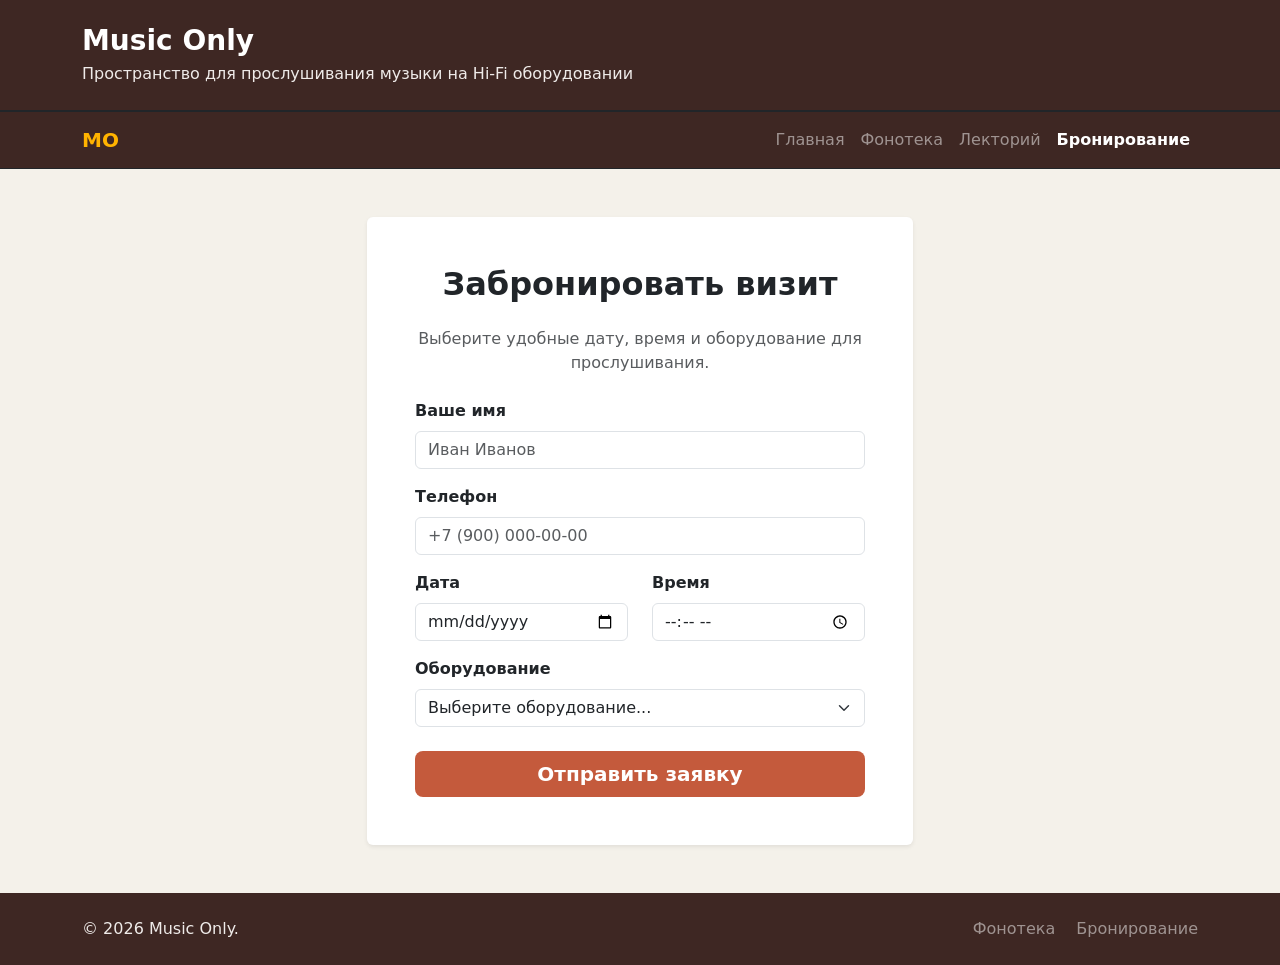
==== booking.html @ 57ea259c "feat: create Music Only Bootstrap homepage" ====
<!DOCTYPE html>
<html lang="ru">
<head>
    <meta charset="UTF-8">
    <meta name="viewport" content="width=device-width, initial-scale=1.0">
    <title>Бронирование – Music Only</title>
    <link href="https://cdn.jsdelivr.net/npm/bootstrap@5.3.3/dist/css/bootstrap.min.css" rel="stylesheet">
    <link rel="stylesheet" href="css/custom.css">
</head>
<body>

    <!-- Шапка и Навигация (копируем из records.html) -->
    <header class="bg-loft py-4 border-bottom border-dark border-2">
        <div class="container">
            <div class="row align-items-center">
                <div class="col-12 text-center text-md-start">
                    <h1 class="h3 mb-1 fw-bold text-white">Music Only</h1>
                    <p class="mb-0 text-loft-light">Пространство для прослушивания музыки на Hi-Fi оборудовании</p>
                </div>
            </div>
        </div>
    </header>

    <nav class="navbar navbar-expand-lg navbar-dark bg-loft border-bottom border-dark">
        <div class="container">
            <a class="navbar-brand fw-bold text-loft-accent" href="index.html">MO</a>
            <button class="navbar-toggler" type="button" data-bs-toggle="collapse" data-bs-target="#mainNavbar">
                <span class="navbar-toggler-icon"></span>
            </button>
            <div class="collapse navbar-collapse" id="mainNavbar">
                <ul class="navbar-nav ms-auto">
                    <li class="nav-item"><a class="nav-link text-white-50" href="index.html">Главная</a></li>
                    <li class="nav-item"><a class="nav-link text-white-50" href="records.html">Фонотека</a></li>
                    <li class="nav-item"><a class="nav-link text-white-50" href="events.html">Лекторий</a></li>
                    <li class="nav-item"><a class="nav-link active text-white fw-bold" href="booking.html">Бронирование</a></li>
                </ul>
            </div>
        </div>
    </nav>

    <!-- Форма бронирования -->
    <main class="container my-5">
        <div class="row justify-content-center">
            <div class="col-12 col-md-8 col-lg-6">
                <div class="card border-0 shadow-sm bg-white p-4 p-md-5">
                    <h2 class="fw-bold text-dark mb-4 text-center">Забронировать визит</h2>
                    <p class="text-muted text-center mb-4">Выберите удобные дату, время и оборудование для прослушивания.</p>

                    <form>
                        <div class="mb-3">
                            <label for="name" class="form-label fw-bold">Ваше имя</label>
                            <input type="text" class="form-control" id="name" placeholder="Иван Иванов" required>
                        </div>

                        <div class="mb-3">
                            <label for="phone" class="form-label fw-bold">Телефон</label>
                            <input type="tel" class="form-control" id="phone" placeholder="+7 (900) 000-00-00" required>
                        </div>

                        <div class="row">
                            <div class="col-md-6 mb-3">
                                <label for="date" class="form-label fw-bold">Дата</label>
                                <input type="date" class="form-control" id="date" required>
                            </div>
                            <div class="col-md-6 mb-3">
                                <label for="time" class="form-label fw-bold">Время</label>
                                <input type="time" class="form-control" id="time" required>
                            </div>
                        </div>

                        <div class="mb-4">
                            <label for="equipment" class="form-label fw-bold">Оборудование</label>
                            <select class="form-select" id="equipment" required>
                                <option value="" selected disabled>Выберите оборудование...</option>
                                <option value="1">Акустическая система Focal Aria Evo X N4</option>
                                <option value="2">Студийные наушники Sony MDR-7506</option>
                                <option value="3">Свой винил (принесу с собой)</option>
                            </select>
                        </div>

                        <button type="submit" class="btn btn-loft-primary btn-lg w-100 fw-bold">Отправить заявку</button>
                    </form>
                </div>
            </div>
        </div>
    </main>

    <!-- Подвал -->
    <footer class="bg-loft py-4 mt-5">
        <div class="container">
            <div class="row align-items-center g-3">
                <div class="col-12 col-md-6">
                    <p class="mb-0 text-loft-light">&copy; 2026 Music Only.</p>
                </div>
                <div class="col-12 col-md-6 text-md-end">
                    <a class="text-white-50 text-decoration-none me-3" href="records.html">Фонотека</a>
                    <a class="text-white-50 text-decoration-none" href="booking.html">Бронирование</a>
                </div>
            </div>
        </div>
    </footer>

    <script src="https://cdn.jsdelivr.net/npm/bootstrap@5.3.3/dist/js/bootstrap.bundle.min.js"></script>
</body>
</html>
---- css/custom.css ----
/* Наш кастомный лофт-цвет (глубокий кофейно-коричневый) */
.bg-loft {
    background-color: #3e2723 !important;
}

/* Цвет текста для лофта (кремовый/бежевый) */
.text-loft-light {
    color: #efebe9 !important;
}

/* Акцентный цвет (карамельный/янтарный) */
.text-loft-accent {
    color: #ffb300 !important;
}

/* Фон всей страницы (светлый бежевый, как бумага) */
body {
    min-height: 100vh;
    background-color: #f4f1ea;
}

/* Карточки делаем чуть светлее фона */
.card, .bg-light {
    background-color: #ffffff !important;
}

/* Терракотовая кнопка для лофт-стиля */
.btn-loft-primary {
    background-color: #c45a3c; /* Терракотовый (кирпичный) */
    color: #ffffff;
    border: none;
    transition: background-color 0.3s ease;
}

.btn-loft-primary:hover {
    background-color: #a3462c; /* Чуть темнее при наведении */
    color: #ffffff;
}

/* Второстепенная кнопка (прозрачная с коричневой рамкой) */
.btn-loft-outline {
    background-color: transparent;
    color: #3e2723; /* Темно-коричневый текст */
    border: 2px solid #3e2723;
    transition: all 0.3s ease;
}

.btn-loft-outline:hover {
    background-color: #3e2723; /* Заливается коричневым при наведении */
    color: #ffffff;
}

/* Стилизация аккордеона в лофт-стиле */
.accordion-button:not(.collapsed) {
    background-color: #eaddd3; /* Светло-коричневый фон для открытого жанра */
    color: #3e2723; /* Темно-коричневый текст */
    box-shadow: inset 0 -1px 0 rgba(0,0,0,.125);
}

.accordion-button:focus {
    border-color: #c45a3c;
    box-shadow: 0 0 0 0.25rem rgba(196, 90, 60, 0.25);
}

/* Делаем заголовки в карточках аккуратнее */
.accordion-body .card {
    transition: transform 0.2s;
}

.accordion-body .card:hover {
    transform: translateY(-3px);
}
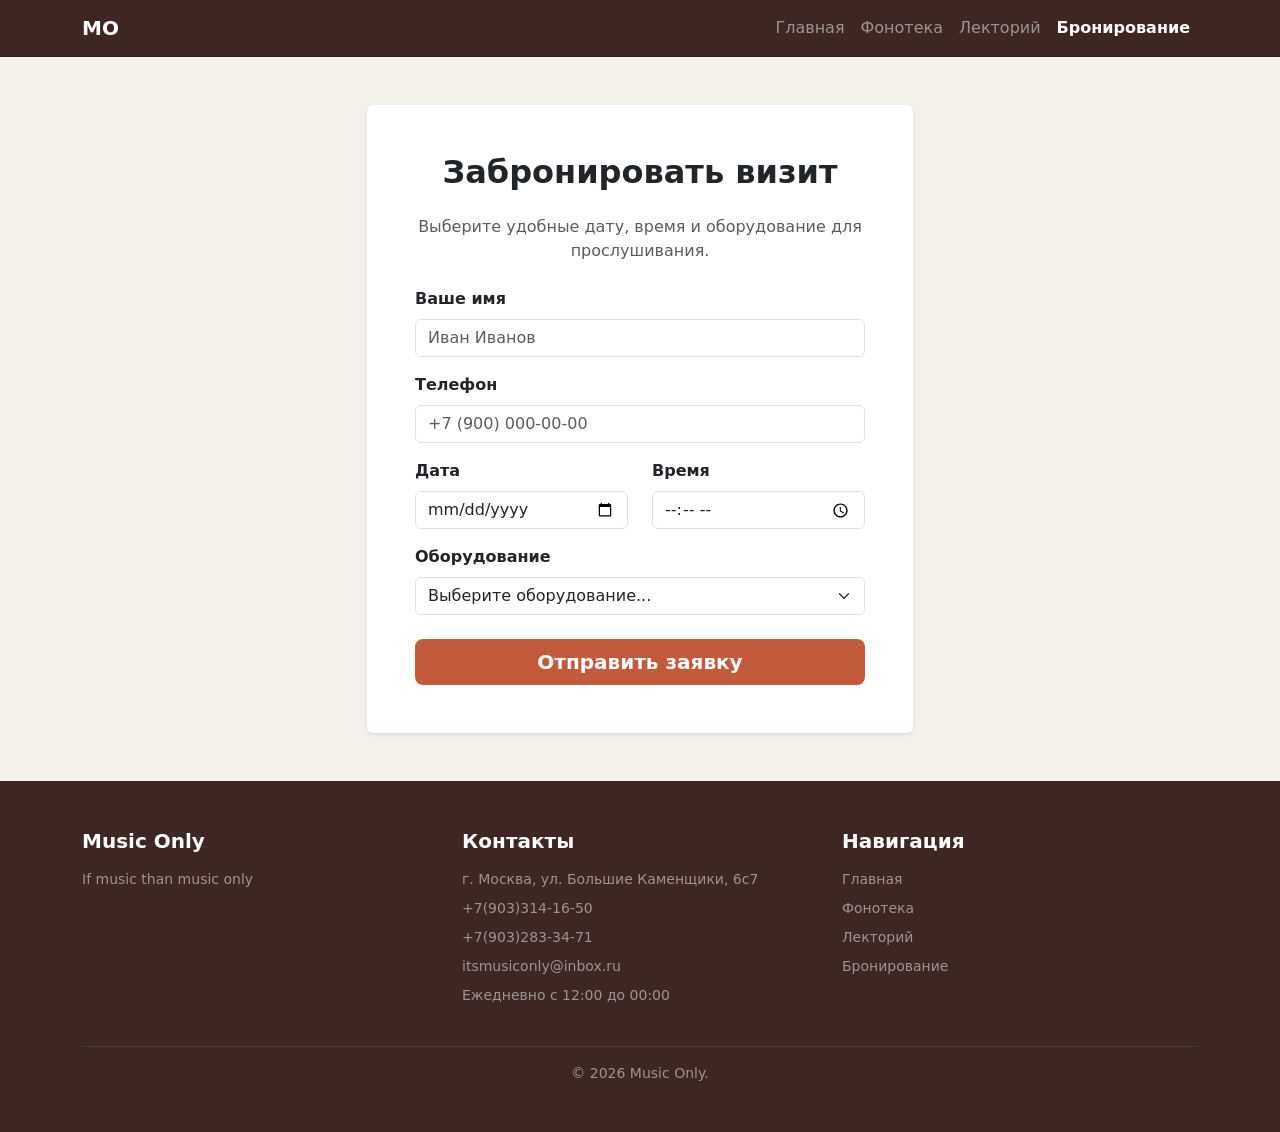
==== commit e55f87e1: "feat: add vinyl animation, update record descriptions and stock info" ====
--- a/booking.html
+++ b/booking.html
@@ -9,21 +9,10 @@
 </head>
 <body>
 
-    <!-- Шапка и Навигация (копируем из records.html) -->
-    <header class="bg-loft py-4 border-bottom border-dark border-2">
-        <div class="container">
-            <div class="row align-items-center">
-                <div class="col-12 text-center text-md-start">
-                    <h1 class="h3 mb-1 fw-bold text-white">Music Only</h1>
-                    <p class="mb-0 text-loft-light">Пространство для прослушивания музыки на Hi-Fi оборудовании</p>
-                </div>
-            </div>
-        </div>
-    </header>
 
     <nav class="navbar navbar-expand-lg navbar-dark bg-loft border-bottom border-dark">
         <div class="container">
-            <a class="navbar-brand fw-bold text-loft-accent" href="index.html">MO</a>
+            <a class="navbar-brand fw-bold text-white" href="index.html">MO</a>
             <button class="navbar-toggler" type="button" data-bs-toggle="collapse" data-bs-target="#mainNavbar">
                 <span class="navbar-toggler-icon"></span>
             </button>
@@ -85,16 +74,42 @@
         </div>
     </main>
 
-    <!-- Подвал -->
-    <footer class="bg-loft py-4 mt-5">
+    <footer class="bg-loft text-loft-light py-5 mt-5">
         <div class="container">
-            <div class="row align-items-center g-3">
-                <div class="col-12 col-md-6">
-                    <p class="mb-0 text-loft-light">&copy; 2026 Music Only.</p>
+            <div class="row g-4">
+                <div class="col-12 col-md-4">
+                    <h5 class="text-white fw-bold mb-3">Music Only</h5>
+                    <p class="small text-white-50">
+                        If music than music only
+                    </p>
                 </div>
-                <div class="col-12 col-md-6 text-md-end">
-                    <a class="text-white-50 text-decoration-none me-3" href="records.html">Фонотека</a>
-                    <a class="text-white-50 text-decoration-none" href="booking.html">Бронирование</a>
+                <div class="col-12 col-md-4">
+                    <h5 class="text-white fw-bold mb-3">Контакты</h5>
+                    <ul class="list-unstyled small text-white-50">
+                        <li class="mb-2">г. Москва, ул. Большие Каменщики, 6с7</li>
+                        <li class="mb-2">+7(903)314-16-50</li>
+                        <li class="mb-2">+7(903)283-34-71</li>
+                        <li class="mb-2">itsmusiconly@inbox.ru</li>
+                        <li>Ежедневно с 12:00 до 00:00</li>
+                    </ul>
+                </div>
+
+                <div class="col-12 col-md-4">
+                    <h5 class="text-white fw-bold mb-3">Навигация</h5>
+                    <ul class="list-unstyled small">
+                        <li class="mb-2"><a href="index.html" class="text-white-50 text-decoration-none">Главная</a></li>
+                        <li class="mb-2"><a href="records.html" class="text-white-50 text-decoration-none">Фонотека</a></li>
+                        <li class="mb-2"><a href="events.html" class="text-white-50 text-decoration-none">Лекторий</a></li>
+                        <li><a href="booking.html" class="text-white-50 text-decoration-none">Бронирование</a></li>
+                    </ul>
+                </div>
+            </div>
+
+            <hr class="border-secondary mt-4 mb-3">
+
+            <div class="row">
+                <div class="col-12 text-center text-white-50 small">
+                    <p class="mb-0">&copy; 2026 Music Only.</p>
                 </div>
             </div>
         </div>
--- a/css/custom.css
+++ b/css/custom.css
@@ -69,4 +69,39 @@
 
 .accordion-body .card:hover {
     transform: translateY(-3px);
+}
+
+/* Контейнер для пластинки (задает размеры) */
+.hero-vinyl-container {
+    width: 300px;      /* Ширина пластинки */
+    height: 300px;
+    margin: 0 auto;    /* Центрирование */
+}
+
+/* Сама анимация вращения */
+@keyframes spin-vinyl {
+    from {
+        transform: rotate(0deg);
+    }
+    to {
+        transform: rotate(360deg);
+    }
+}
+
+/* Стили для пластинки */
+.vinyl-record {
+    width: 100%;
+    height: 100%;
+    border-radius: 50%;
+
+    /* Запускаем анимацию: 4 секунды на один оборот, бесконечно, с плавностью */
+    animation: spin-vinyl 4s linear infinite;
+
+    /* Эффект объема */
+    box-shadow: 0 10px 30px rgba(0,0,0,0.4);
+}
+
+/* Останавливаем вращение при наведении мыши (чтобы можно было рассмотреть) */
+.vinyl-record:hover {
+    animation-play-state: paused;
 }
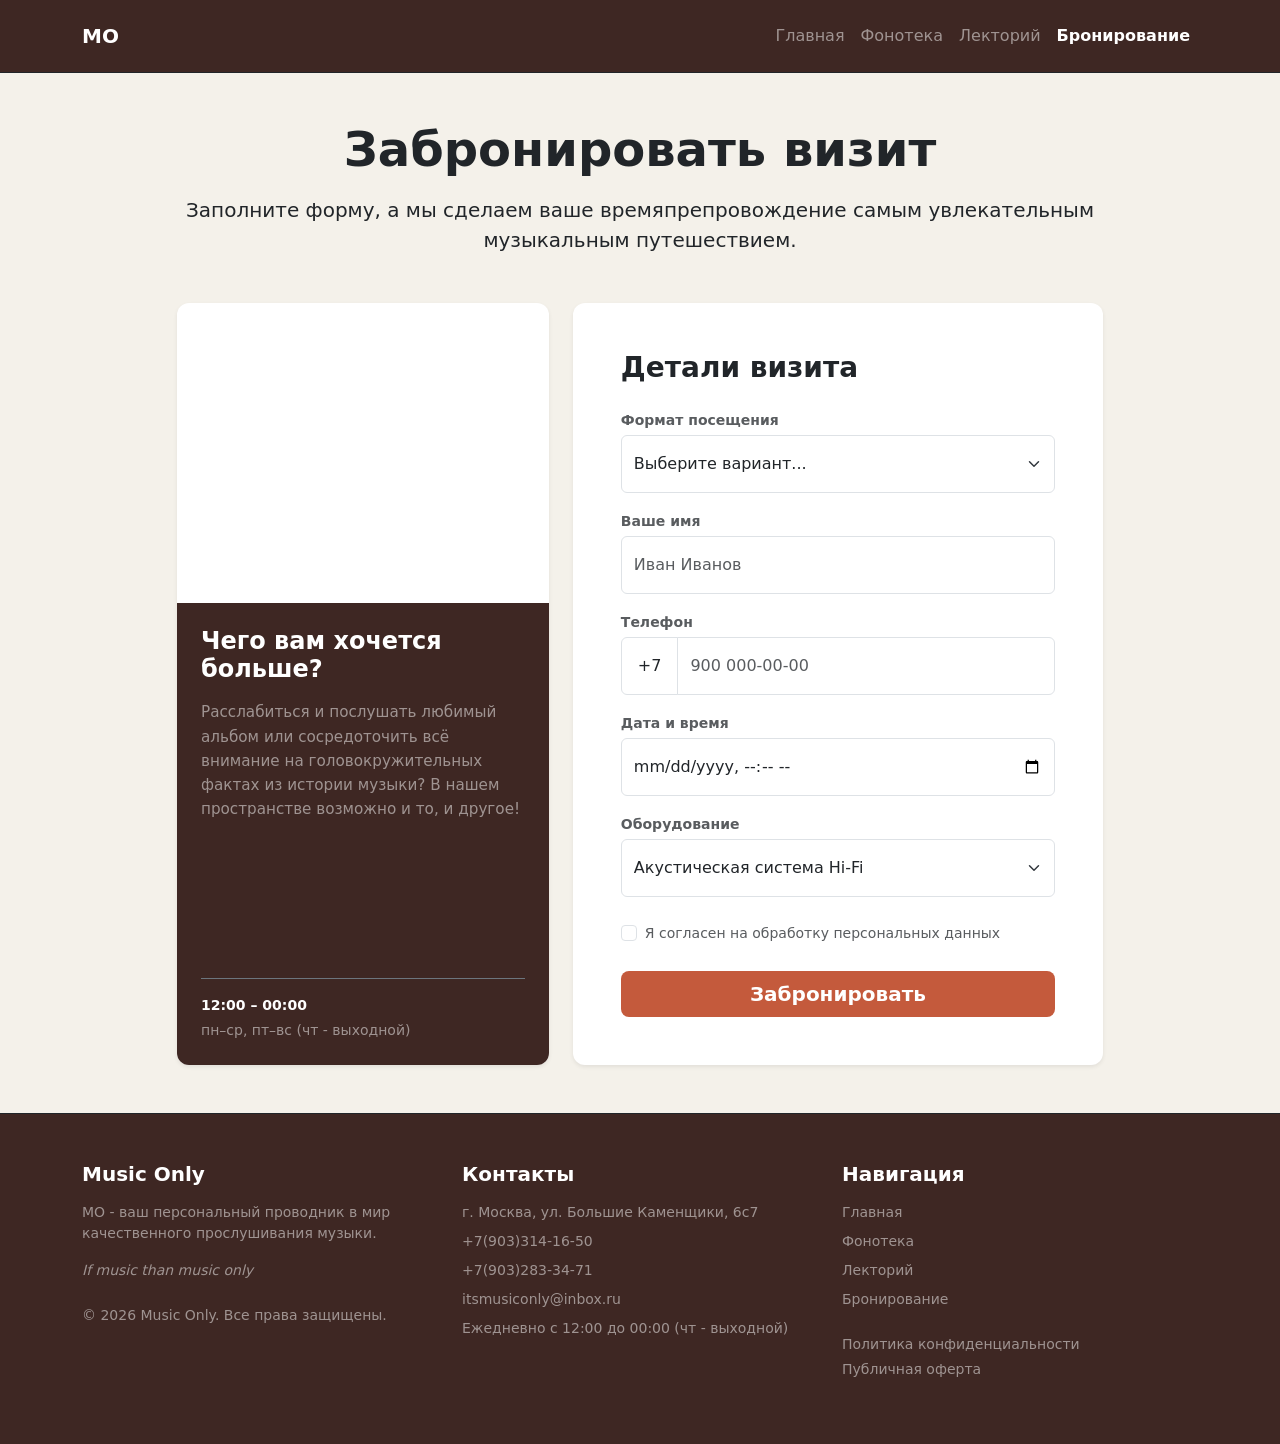
==== commit 17033e28: "feat: update booking page, add new lecture and fix footer" ====
--- a/booking.html
+++ b/booking.html
@@ -9,8 +9,8 @@
 </head>
 <body>
 
-
-    <nav class="navbar navbar-expand-lg navbar-dark bg-loft border-bottom border-dark">
+    <!-- Навигация -->
+    <nav class="navbar navbar-expand-lg navbar-dark bg-loft border-bottom border-dark py-3">
         <div class="container">
             <a class="navbar-brand fw-bold text-white" href="index.html">MO</a>
             <button class="navbar-toggler" type="button" data-bs-toggle="collapse" data-bs-target="#mainNavbar">
@@ -27,62 +27,142 @@
         </div>
     </nav>
 
-    <!-- Форма бронирования -->
+    <!-- Основной контент -->
+        <!-- Основной контент -->
     <main class="container my-5">
         <div class="row justify-content-center">
-            <div class="col-12 col-md-8 col-lg-6">
-                <div class="card border-0 shadow-sm bg-white p-4 p-md-5">
-                    <h2 class="fw-bold text-dark mb-4 text-center">Забронировать визит</h2>
-                    <p class="text-muted text-center mb-4">Выберите удобные дату, время и оборудование для прослушивания.</p>
-
-                    <form>
-                        <div class="mb-3">
-                            <label for="name" class="form-label fw-bold">Ваше имя</label>
-                            <input type="text" class="form-control" id="name" placeholder="Иван Иванов" required>
-                        </div>
-
-                        <div class="mb-3">
-                            <label for="phone" class="form-label fw-bold">Телефон</label>
-                            <input type="tel" class="form-control" id="phone" placeholder="+7 (900) 000-00-00" required>
-                        </div>
-
-                        <div class="row">
-                            <div class="col-md-6 mb-3">
-                                <label for="date" class="form-label fw-bold">Дата</label>
-                                <input type="date" class="form-control" id="date" required>
+            <div class="col-12 col-lg-10">
+
+                <!-- Заголовок страницы (без "Ваш музыкальный вечер") -->
+                <div class="mb-5 text-center"> <!-- Добавили text-center для красоты -->
+                    <h1 class="display-5 fw-bold text-dark mb-3">Забронировать визит</h1>
+                    <!-- Убрали text-muted, добавили text-dark, чтобы текст был ярче -->
+                    <p class="lead text-dark">Заполните форму, а мы сделаем ваше времяпрепровождение самым увлекательным музыкальным путешествием.</p>
+                </div>
+
+                <!-- Сетка с карточкой и формой -->
+                <div class="row g-4">
+
+                    <!-- ЛЕВАЯ КОЛОНКА: Карточка с фото -->
+                    <div class="col-12 col-md-5">
+                        <div class="card h-100 border-0 shadow-sm" style="background-color: #3e2723; border-radius: 12px; overflow: hidden;">
+
+                            <div style="height: 300px; background-image: url('https://i.pinimg.com/736x/f9/10/6c/f9106c92fd50385237318bc24422339d.jpg'); background-size: cover; background-position: center;">
                             </div>
-                            <div class="col-md-6 mb-3">
-                                <label for="time" class="form-label fw-bold">Время</label>
-                                <input type="time" class="form-control" id="time" required>
+
+                            <div class="card-body p-4 d-flex flex-column text-white" style="background-color: #3e2723;">
+                                <h4 class="fw-bold mb-3">Чего вам хочется больше?</h4>
+
+                                <p class="text-white-50 mb-4" style="font-size: 0.95rem; line-height: 1.6;">
+                                    Расслабиться и послушать любимый альбом или сосредоточить всё внимание на головокружительных фактах из истории музыки?
+                                    В нашем пространстве возможно и то, и другое!
+                                </p>
+
+                                <div class="mt-auto pt-3 border-top border-secondary">
+                                    <p class="small mb-1 fw-bold">12:00 – 00:00</p>
+                                    <p class="small text-white-50 mb-0">пн–ср, пт–вс (чт - выходной)</p>
+                                </div>
                             </div>
                         </div>
-
-                        <div class="mb-4">
-                            <label for="equipment" class="form-label fw-bold">Оборудование</label>
-                            <select class="form-select" id="equipment" required>
-                                <option value="" selected disabled>Выберите оборудование...</option>
-                                <option value="1">Акустическая система Focal Aria Evo X N4</option>
-                                <option value="2">Студийные наушники Sony MDR-7506</option>
-                                <option value="3">Свой винил (принесу с собой)</option>
-                            </select>
+                    </div>
+
+                    <!-- ПРАВАЯ КОЛОНКА: Форма -->
+                    <div class="col-12 col-md-7">
+                        <div class="bg-white p-4 p-md-5 shadow-sm h-100" style="border-radius: 12px;">
+                            <h3 class="fw-bold mb-4">Детали визита</h3>
+
+                            <form>
+                                <div class="row g-3">
+
+                                    <div class="col-12">
+                                        <label for="visit-type" class="form-label text-muted small fw-bold mb-1">Формат посещения</label>
+                                        <select class="form-select py-3" id="visit-type" required>
+                                            <option value="" selected disabled>Выберите вариант...</option>
+                                            <option value="listening">Прослушивание винила</option>
+                                            <option value="lecture">Лекция</option>
+                                        </select>
+                                    </div>
+
+                                    <div class="col-12" id="lecture-select-container" style="display: none;">
+                                        <label for="lecture-name" class="form-label text-muted small fw-bold mb-1">Какая лекция?</label>
+                                        <select class="form-select py-3" id="lecture-name">
+                                            <option value="" selected disabled>Выберите...</option>
+                                            <option value="analog">12 ноября — История аналогового звука</option>
+                                            <option value="synth">19 ноября — Синтезаторы 80-х: как создавался синти-поп</option>
+                                            <option value="asian-rap">3 декабря — Китайский рэп: от андерграунда до стадионов</option>
+                                        </select>
+                                    </div>
+
+                                    <div class="col-12">
+                                        <label for="name" class="form-label text-muted small fw-bold mb-1">Ваше имя</label>
+                                        <input type="text" class="form-control py-3" id="name" placeholder="Иван Иванов" required>
+                                    </div>
+
+                                    <div class="col-12">
+                                        <label for="phone" class="form-label text-muted small fw-bold mb-1">Телефон</label>
+                                        <div class="input-group">
+                                            <span class="input-group-text bg-light px-3">+7</span>
+                                            <input type="tel" class="form-control py-3" id="phone" placeholder="900 000-00-00" required>
+                                        </div>
+                                    </div>
+
+                                    <div class="col-12">
+                                        <label for="date" class="form-label text-muted small fw-bold mb-1">Дата и время</label>
+                                        <input type="datetime-local" class="form-control py-3" id="date" required>
+                                    </div>
+
+                                    <div class="col-12" id="equipment-select-container">
+                                        <label for="equipment" class="form-label text-muted small fw-bold mb-1">Оборудование</label>
+                                        <select class="form-select py-3" id="equipment">
+                                            <option value="acoustic">Акустическая система Hi-Fi</option>
+                                            <option value="headphones">Студийные наушники</option>
+                                            <option value="own-vinyl">Свой винил</option>
+                                        </select>
+                                    </div>
+
+                                    <div class="col-12 mt-4">
+                                        <div class="form-check">
+                                            <input class="form-check-input" type="checkbox" id="agree" required>
+                                            <label class="form-check-label text-muted small" for="agree">
+                                                Я согласен на обработку персональных данных
+                                            </label>
+                                        </div>
+                                    </div>
+
+                                    <div class="col-12 mt-4">
+                                        <button type="submit" class="btn btn-loft-primary btn-lg w-100 fw-bold">Забронировать</button>
+                                    </div>
+                                </div>
+                            </form>
                         </div>
-
-                        <button type="submit" class="btn btn-loft-primary btn-lg w-100 fw-bold">Отправить заявку</button>
-                    </form>
+                    </div>
+
                 </div>
             </div>
         </div>
     </main>
 
-    <footer class="bg-loft text-loft-light py-5 mt-5">
+    <!-- Подвал -->
+    <footer class="bg-loft text-loft-light py-5 mt-5 border-top border-dark">
         <div class="container">
-            <div class="row g-4">
+            <div class="row g-4 justify-content-between">
+
+                <!-- 1. Бренд, слоган и права -->
                 <div class="col-12 col-md-4">
                     <h5 class="text-white fw-bold mb-3">Music Only</h5>
-                    <p class="small text-white-50">
-                        If music than music only
+                    <p class="small text-white-50 mb-3">
+                        MO - ваш персональный проводник в мир качественного прослушивания музыки.
                     </p>
-                </div>
+                    <p class="small text-white-50 mb-4">
+                        <em>If music than music only</em>
+                    </p>
+                    <!-- Права -->
+                    <p class="small text-white-50 mb-0">
+                        &copy; 2026 Music Only. Все права защищены.
+                    </p>
+                </div>
+
+                <!-- 2. Контакты -->
                 <div class="col-12 col-md-4">
                     <h5 class="text-white fw-bold mb-3">Контакты</h5>
                     <ul class="list-unstyled small text-white-50">
@@ -90,31 +170,57 @@
                         <li class="mb-2">+7(903)314-16-50</li>
                         <li class="mb-2">+7(903)283-34-71</li>
                         <li class="mb-2">itsmusiconly@inbox.ru</li>
-                        <li>Ежедневно с 12:00 до 00:00</li>
+                        <li>Ежедневно с 12:00 до 00:00 (чт - выходной)</li>
                     </ul>
                 </div>
 
+                <!-- 3. Навигация и документы -->
                 <div class="col-12 col-md-4">
                     <h5 class="text-white fw-bold mb-3">Навигация</h5>
-                    <ul class="list-unstyled small">
+                    <ul class="list-unstyled small mb-4">
                         <li class="mb-2"><a href="index.html" class="text-white-50 text-decoration-none">Главная</a></li>
                         <li class="mb-2"><a href="records.html" class="text-white-50 text-decoration-none">Фонотека</a></li>
                         <li class="mb-2"><a href="events.html" class="text-white-50 text-decoration-none">Лекторий</a></li>
                         <li><a href="booking.html" class="text-white-50 text-decoration-none">Бронирование</a></li>
                     </ul>
-                </div>
-            </div>
-
-            <hr class="border-secondary mt-4 mb-3">
-
-            <div class="row">
-                <div class="col-12 text-center text-white-50 small">
-                    <p class="mb-0">&copy; 2026 Music Only.</p>
-                </div>
+
+                    <!-- Только документы -->
+                    <ul class="list-unstyled small text-white-50">
+                        <li class="mb-1"><a href="#" class="text-white-50 text-decoration-none">Политика конфиденциальности</a></li>
+                        <li><a href="#" class="text-white-50 text-decoration-none">Публичная оферта</a></li>
+                    </ul>
+                </div>
+
             </div>
         </div>
     </footer>
 
     <script src="https://cdn.jsdelivr.net/npm/bootstrap@5.3.3/dist/js/bootstrap.bundle.min.js"></script>
+
+    <!-- Скрипт для переключения полей -->
+    <script>
+    document.addEventListener('DOMContentLoaded', function() {
+        const visitTypeSelect = document.getElementById('visit-type');
+        const lectureSelectContainer = document.getElementById('lecture-select-container');
+        const lectureSelect = document.getElementById('lecture-name');
+        const equipmentSelectContainer = document.getElementById('equipment-select-container');
+        const equipmentSelect = document.getElementById('equipment');
+
+        visitTypeSelect.addEventListener('change', function() {
+            if (this.value === 'lecture') {
+                lectureSelectContainer.style.display = 'block';
+                lectureSelect.setAttribute('required', 'required');
+                equipmentSelectContainer.style.display = 'none';
+                equipmentSelect.removeAttribute('required');
+            } else {
+                equipmentSelectContainer.style.display = 'block';
+                equipmentSelect.setAttribute('required', 'required');
+                lectureSelectContainer.style.display = 'none';
+                lectureSelect.removeAttribute('required');
+            }
+        });
+    });
+    </script>
 </body>
-</html>+</html>
+
--- a/css/custom.css
+++ b/css/custom.css
@@ -104,4 +104,26 @@
 /* Останавливаем вращение при наведении мыши (чтобы можно было рассмотреть) */
 .vinyl-record:hover {
     animation-play-state: paused;
+}
+
+/* Делаем бейджи аккуратными таблетками */
+.badge {
+    display: inline-block !important; /* Запрещаем растягиваться */
+    font-size: 0.75rem;               /* Чуть уменьшаем шрифт */
+    font-weight: 600;
+    letter-spacing: 0.5px;
+    border: none;
+}
+
+/* Если нужно, чтобы в карточке бейдж не был слишком большим */
+.card-body .badge {
+    width: auto !important;           /* Сбрасываем возможную ширину 100% */
+    margin: 0 auto;                   /* Центрируем, если он один */
+}
+/* Фикс для бейджей в карточках, чтобы они были аккуратными сбоку */
+.card-body .badge {
+    display: inline-block !important;
+    width: auto !important;
+    padding: 0.35em 0.65em;
+    border-radius: 0.25rem;
 }
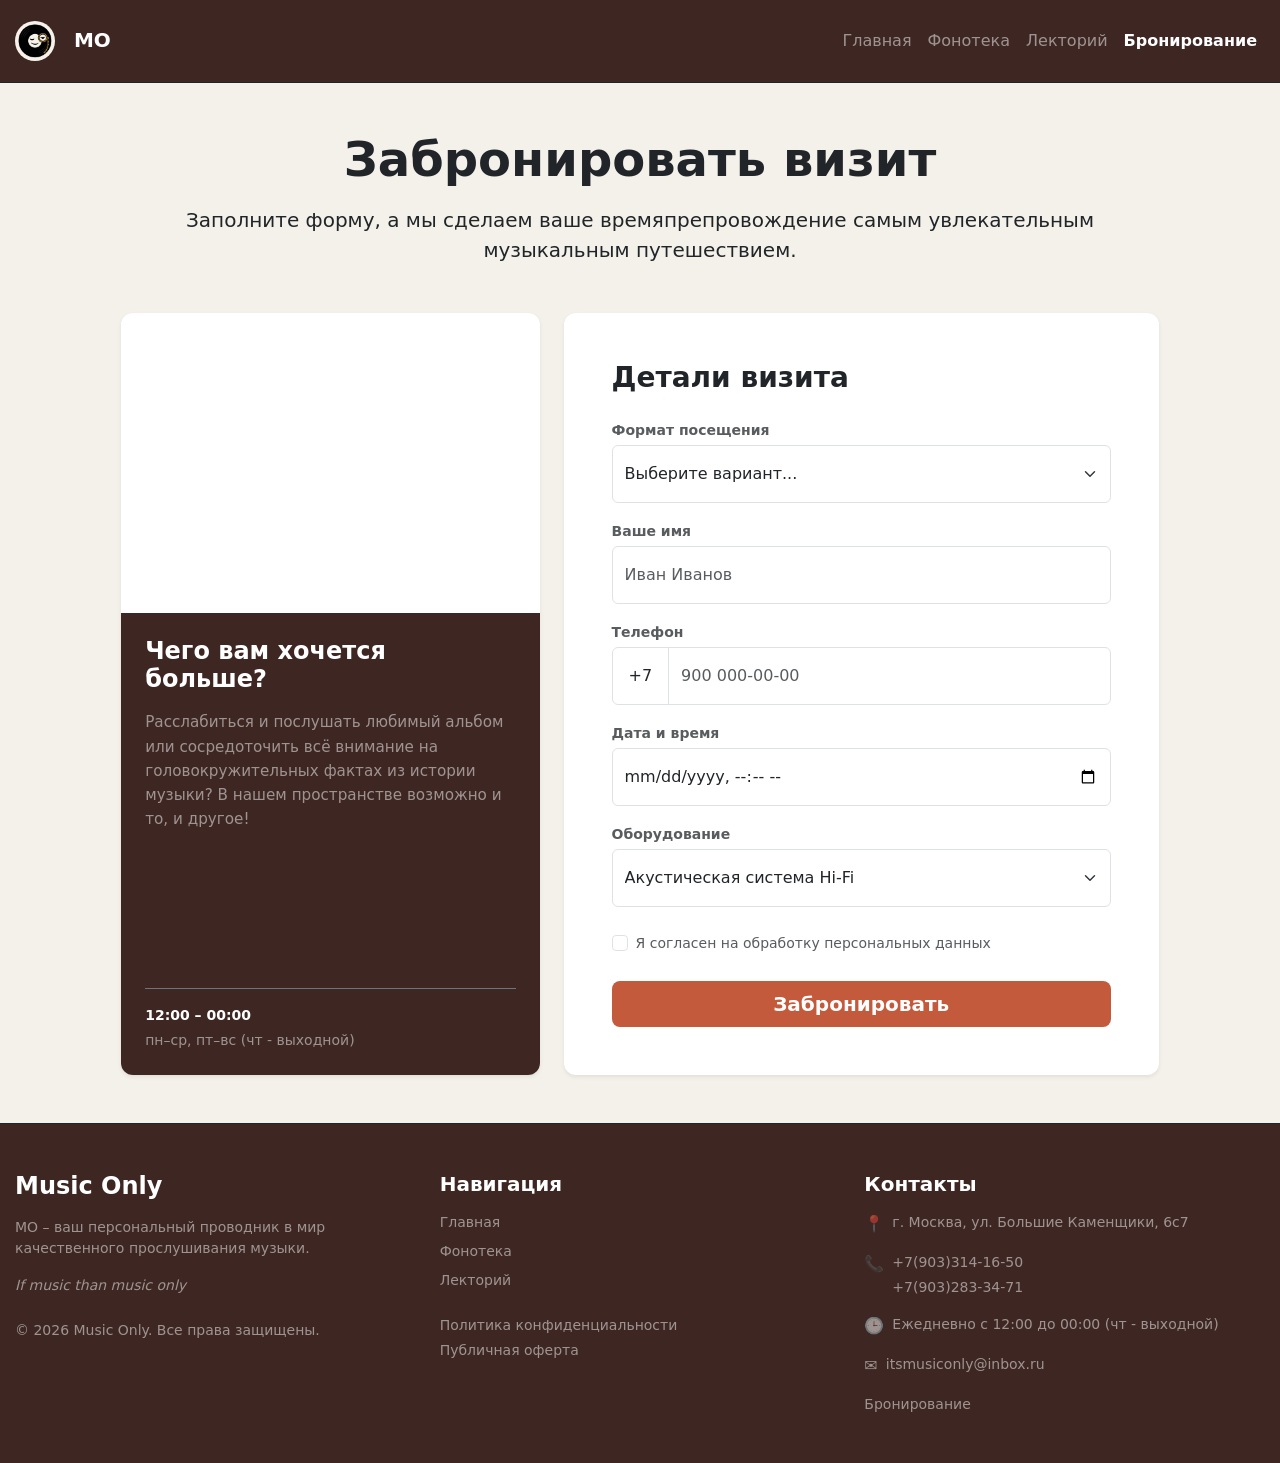
==== commit bee0477b: "feat: major UI update - new header, footer, history and partners sections" ====
--- a/booking.html
+++ b/booking.html
@@ -12,7 +12,10 @@
     <!-- Навигация -->
     <nav class="navbar navbar-expand-lg navbar-dark bg-loft border-bottom border-dark py-3">
         <div class="container">
-            <a class="navbar-brand fw-bold text-white" href="index.html">MO</a>
+            <a class="navbar-brand fw-bold text-white" href="index.html">
+                <img src="images/логотип MO.png" alt="MO logo" style="height: 40px; width: auto; margin-right: 12px; border-radius: 50%;">
+                MO
+            </a>
             <button class="navbar-toggler" type="button" data-bs-toggle="collapse" data-bs-target="#mainNavbar">
                 <span class="navbar-toggler-icon"></span>
             </button>
@@ -143,51 +146,70 @@
     </main>
 
     <!-- Подвал -->
+        <!-- Подвал -->
     <footer class="bg-loft text-loft-light py-5 mt-5 border-top border-dark">
         <div class="container">
             <div class="row g-4 justify-content-between">
 
-                <!-- 1. Бренд, слоган и права -->
+                <!-- 1. Бренд и слоган -->
                 <div class="col-12 col-md-4">
-                    <h5 class="text-white fw-bold mb-3">Music Only</h5>
+                    <h5 class="text-white fw-bold mb-3 fs-4">Music Only</h5>
                     <p class="small text-white-50 mb-3">
-                        MO - ваш персональный проводник в мир качественного прослушивания музыки.
+                        МО – ваш персональный проводник в мир качественного прослушивания музыки.
                     </p>
                     <p class="small text-white-50 mb-4">
                         <em>If music than music only</em>
                     </p>
-                    <!-- Права -->
                     <p class="small text-white-50 mb-0">
                         &copy; 2026 Music Only. Все права защищены.
                     </p>
                 </div>
 
-                <!-- 2. Контакты -->
-                <div class="col-12 col-md-4">
-                    <h5 class="text-white fw-bold mb-3">Контакты</h5>
-                    <ul class="list-unstyled small text-white-50">
-                        <li class="mb-2">г. Москва, ул. Большие Каменщики, 6с7</li>
-                        <li class="mb-2">+7(903)314-16-50</li>
-                        <li class="mb-2">+7(903)283-34-71</li>
-                        <li class="mb-2">itsmusiconly@inbox.ru</li>
-                        <li>Ежедневно с 12:00 до 00:00 (чт - выходной)</li>
-                    </ul>
-                </div>
-
-                <!-- 3. Навигация и документы -->
+                <!-- 2. Навигация (ТЕПЕРЬ В ЦЕНТРЕ) -->
                 <div class="col-12 col-md-4">
                     <h5 class="text-white fw-bold mb-3">Навигация</h5>
                     <ul class="list-unstyled small mb-4">
                         <li class="mb-2"><a href="index.html" class="text-white-50 text-decoration-none">Главная</a></li>
                         <li class="mb-2"><a href="records.html" class="text-white-50 text-decoration-none">Фонотека</a></li>
                         <li class="mb-2"><a href="events.html" class="text-white-50 text-decoration-none">Лекторий</a></li>
-                        <li><a href="booking.html" class="text-white-50 text-decoration-none">Бронирование</a></li>
                     </ul>
 
-                    <!-- Только документы -->
-                    <ul class="list-unstyled small text-white-50">
+                    <ul class="list-unstyled small text-white-50 mb-0">
                         <li class="mb-1"><a href="#" class="text-white-50 text-decoration-none">Политика конфиденциальности</a></li>
                         <li><a href="#" class="text-white-50 text-decoration-none">Публичная оферта</a></li>
+                    </ul>
+                </div>
+
+                <!-- 3. Контакты (ТЕПЕРЬ СПРАВА) -->
+                <div class="col-12 col-md-4">
+                    <h5 class="text-white fw-bold mb-3">Контакты</h5>
+                    <ul class="list-unstyled small text-white-50 mb-0">
+                        <li class="mb-3 d-flex align-items-start">
+                            <span class="me-2 fs-6">📍</span>
+                            <span>г. Москва, ул. Большие Каменщики, 6с7</span>
+                        </li>
+                        <li class="mb-3 d-flex align-items-start">
+                            <span class="me-2 fs-6">📞</span>
+                            <div>
+                                <a href="tel:+79033141650" class="text-white-50 text-decoration-none d-block mb-1">+7(903)314-16-50</a>
+                                <a href="tel:+79032833471" class="text-white-50 text-decoration-none d-block">+7(903)283-34-71</a>
+                            </div>
+                        </li>
+                        <li class="mb-3 d-flex align-items-start">
+                            <span class="me-2 fs-6">🕒</span>
+                            <span>Ежедневно с 12:00 до 00:00 (чт - выходной)</span>
+                        </li>
+
+                        <!-- Почта -->
+                        <li class="mb-3 d-flex align-items-start">
+                            <span class="me-2 fs-6">✉️</span>
+                            <a href="mailto:itsmusiconly@inbox.ru" class="text-white-50 text-decoration-none">itsmusiconly@inbox.ru</a>
+                        </li>
+
+                        <!-- Ссылка на Бронирование (как договорились, под почтой) -->
+                        <li class="d-flex align-items-start">
+                            <a href="booking.html" class="text-white-50 text-decoration-none">Бронирование</a>
+                        </li>
                     </ul>
                 </div>
 
--- a/css/custom.css
+++ b/css/custom.css
@@ -126,4 +126,20 @@
     width: auto !important;
     padding: 0.35em 0.65em;
     border-radius: 0.25rem;
-}+}
+/* Жестко фиксируем карточки, чтобы они не ломали сетку */
+.card {
+    overflow: hidden !important; /* Обрезаем всё, что пытается вылезти */
+    width: 100%; /* Карточка занимает ровно свою колонку */
+}
+
+/* На всякий случай даем контейнерам правильную ширину */
+.container {
+    max-width: 1320px;
+    width: 100%;
+    padding-right: 15px;
+    padding-left: 15px;
+    margin-right: auto;
+    margin-left: auto;
+}
+
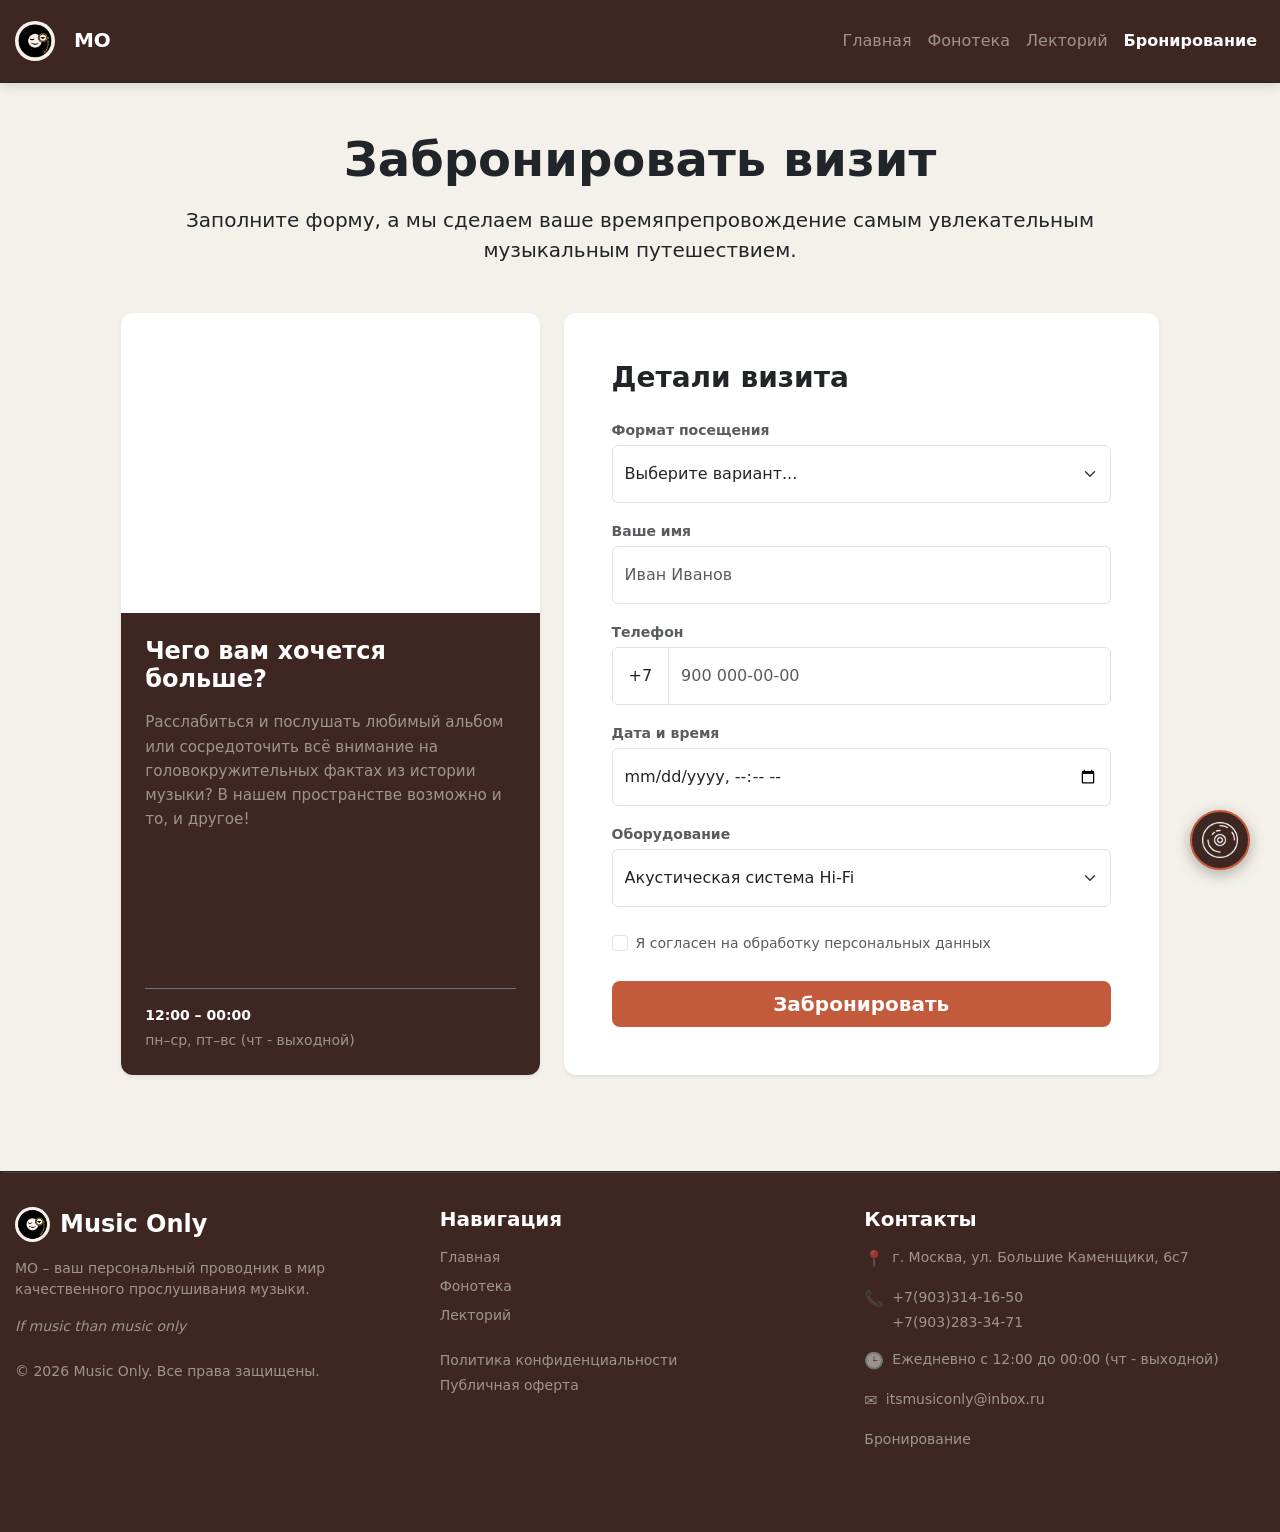
==== commit 45033da8: "feat: finalize site structure, add contacts page and UI improvements" ====
--- a/booking.html
+++ b/booking.html
@@ -153,7 +153,10 @@
 
                 <!-- 1. Бренд и слоган -->
                 <div class="col-12 col-md-4">
-                    <h5 class="text-white fw-bold mb-3 fs-4">Music Only</h5>
+                    <h5 class="text-white fw-bold mb-3 fs-4 d-flex align-items-center">
+    <img src="images/логотип MO.png" alt="MO Logo" style="height: 35px; width: auto; margin-right: 10px; border-radius: 50%;">
+    Music Only
+</h5>
                     <p class="small text-white-50 mb-3">
                         МО – ваш персональный проводник в мир качественного прослушивания музыки.
                     </p>
@@ -216,6 +219,11 @@
             </div>
         </div>
     </footer>
+    <!-- Креативная кнопка наверх -->
+    <a href="#" class="scroll-top-btn" aria-label="Наверх">
+        <!-- Замените clef.png на название вашей картинки в папке images -->
+        <img src="images/винил.png" alt="Наверх" style="width: 30px; height: 30px; object-fit: contain;">
+    </a>
 
     <script src="https://cdn.jsdelivr.net/npm/bootstrap@5.3.3/dist/js/bootstrap.bundle.min.js"></script>
 
--- a/css/custom.css
+++ b/css/custom.css
@@ -6,6 +6,10 @@
 /* Цвет текста для лофта (кремовый/бежевый) */
 .text-loft-light {
     color: #efebe9 !important;
+}
+
+html {
+    scroll-behavior: smooth;
 }
 
 /* Акцентный цвет (карамельный/янтарный) */
@@ -143,3 +147,90 @@
     margin-left: auto;
 }
 
+/* --- Кнопка Наверх --- */
+.scroll-top-btn {
+    position: fixed;
+    bottom: 30px;
+    right: 30px;
+    width: 60px;
+    height: 60px;
+
+    background-color: #3e2723; /* Темно-коричневый фон */
+    border: 2px solid #c45a3c; /* Терракотовая рамка */
+    border-radius: 50%; /* Идеальный круг */
+
+    /* Скрываем всё, что выходит за пределы круга */
+    overflow: hidden;
+
+    display: flex;
+    align-items: center;
+    justify-content: center;
+
+    cursor: pointer;
+    z-index: 99999;
+    transition: all 0.3s ease;
+    box-shadow: 0 4px 15px rgba(0, 0, 0, 0.3);
+    text-decoration: none;
+}
+
+/* Эффект при наведении на кнопку */
+.scroll-top-btn:hover {
+    background-color: #c45a3c;
+    transform: translateY(-5px);
+    box-shadow: 0 8px 20px rgba(196, 90, 60, 0.5);
+}
+
+/* Стили для картинки ВНУТРИ кнопки */
+.scroll-top-btn img {
+    width: 100%;
+    height: 100%;
+    object-fit: cover;
+    /* Магия: увеличиваем картинку на 20%, чтобы она вылезла за края и перекрыла белый фон */
+    transform: scale(1.2);
+    filter: brightness(0) invert(1)
+}
+}
+
+/* Делаем картинку белой при наведении (если она черная) */
+.scroll-top-btn:hover img {
+    filter: brightness(0) invert(1);
+}
+/* Фиксация шапки наверху */
+.navbar {
+    position: sticky;
+    top: 0;
+    z-index: 1030; /* Чтобы меню было поверх карточек и картинок */
+    box-shadow: 0 4px 10px rgba(0, 0, 0, 0.1); /* Легкая тень, чтобы отделить от контента */
+}
+/* Фиксация нижней полоски футера */
+footer {
+    position: relative; /* Сам футер оставляем на месте */
+}
+
+/* А вот блок с копирайтом делаем липким */
+footer .container > .row:last-child {
+    position: sticky;
+    bottom: 0;
+    background-color: #3e2723; /* Цвет фона, как у подвала */
+    z-index: 1020;
+    padding: 10px 0;
+    border-top: 1px solid rgba(255, 255, 255, 0.1);
+}
+/* Убираем белые полоски по краям экрана */
+html, body {
+    margin: 0;
+    padding: 0;
+    min-height: 100vh;
+    display: flex;
+    flex-direction: column;
+}
+
+/* Заставляем основной контент растягиваться, выталкивая футер вниз */
+main {
+    flex: 1 0 auto;
+}
+
+/* Футер прижимается к низу */
+footer {
+    flex-shrink: 0;
+}
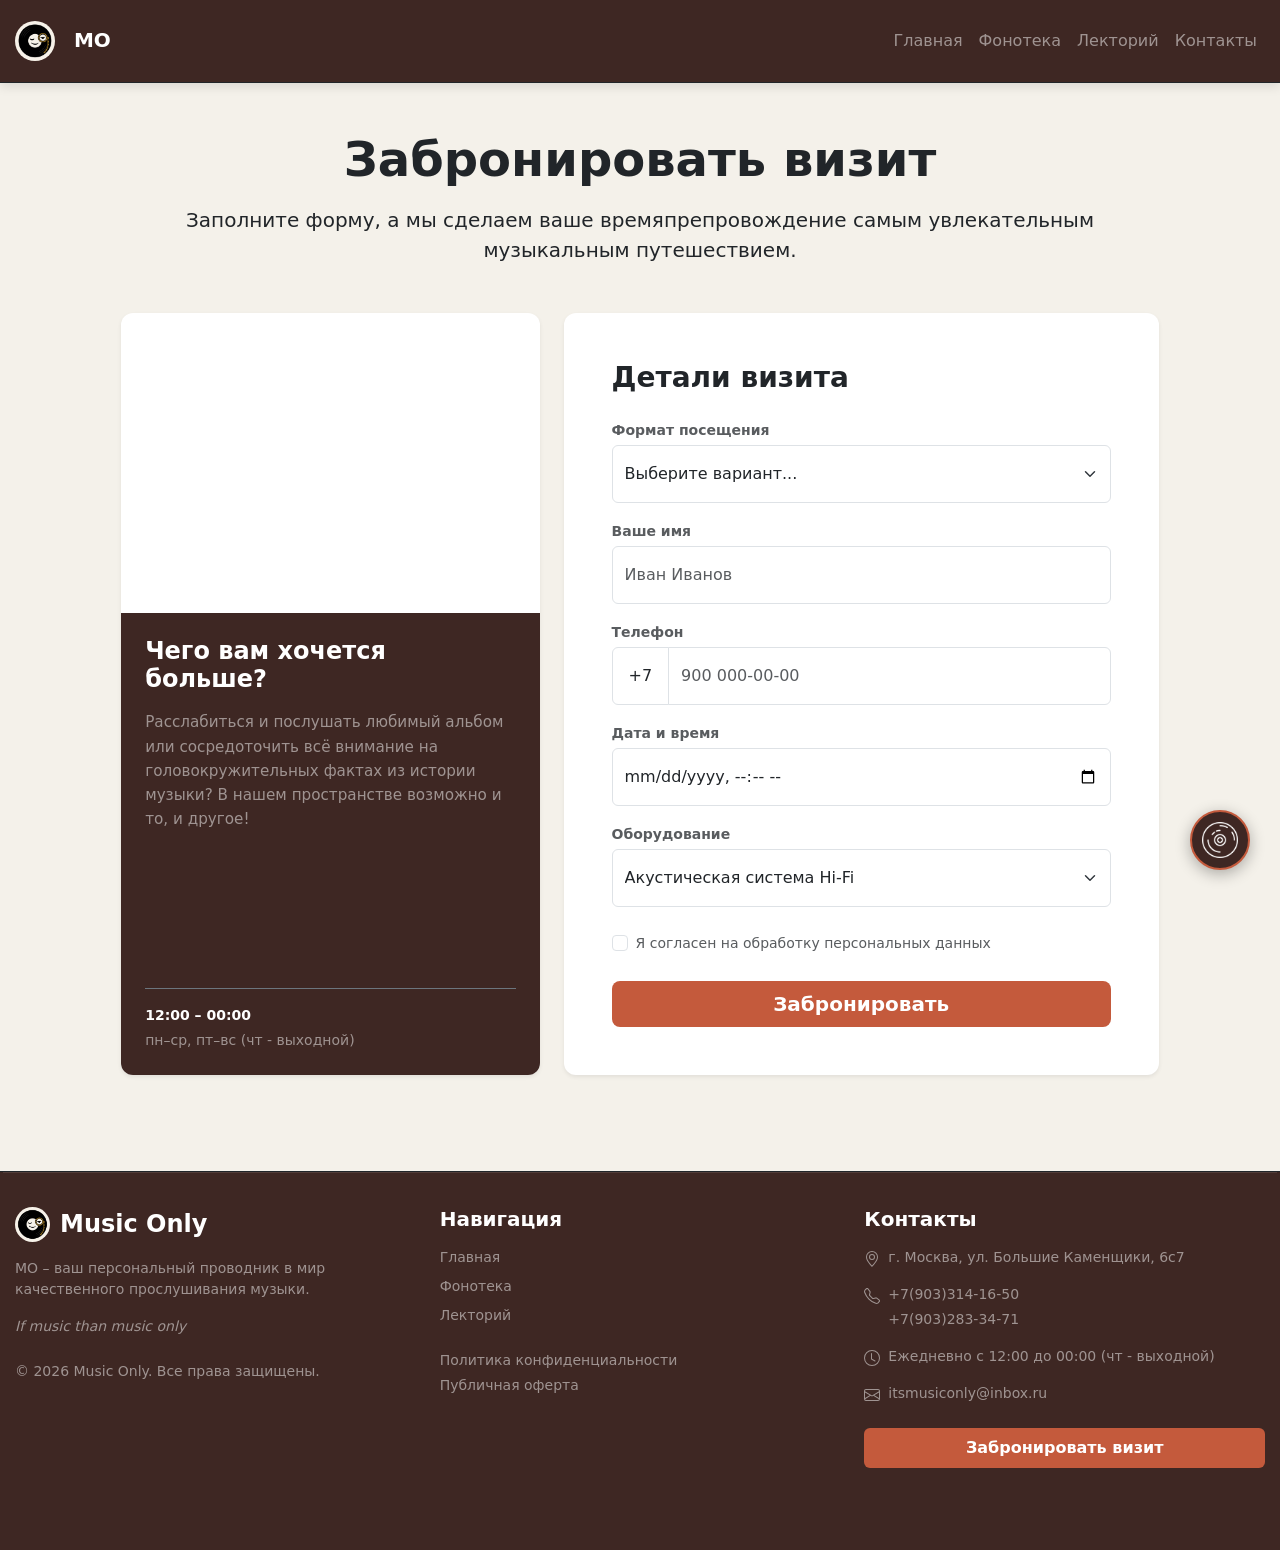
==== commit 6e7f5e77: "feat: add contacts page with map, update navigation and footer, fix layout" ====
--- a/booking.html
+++ b/booking.html
@@ -24,7 +24,7 @@
                     <li class="nav-item"><a class="nav-link text-white-50" href="index.html">Главная</a></li>
                     <li class="nav-item"><a class="nav-link text-white-50" href="records.html">Фонотека</a></li>
                     <li class="nav-item"><a class="nav-link text-white-50" href="events.html">Лекторий</a></li>
-                    <li class="nav-item"><a class="nav-link active text-white fw-bold" href="booking.html">Бронирование</a></li>
+                    <li class="nav-item"><a class="nav-link text-white-50" href="contacts.html">Контакты</a></li>
                 </ul>
             </div>
         </div>
@@ -184,40 +184,52 @@
                 </div>
 
                 <!-- 3. Контакты (ТЕПЕРЬ СПРАВА) -->
+                                <!-- 3. Контакты (ТЕПЕРЬ СПРАВА) -->
                 <div class="col-12 col-md-4">
                     <h5 class="text-white fw-bold mb-3">Контакты</h5>
                     <ul class="list-unstyled small text-white-50 mb-0">
-                        <li class="mb-3 d-flex align-items-start">
-                            <span class="me-2 fs-6">📍</span>
+
+                        <!-- Адрес -->
+                        <li class="mb-3 d-flex align-items-start">
+                            <svg xmlns="http://www.w3.org/2000/svg" width="16" height="16" fill="currentColor" class="bi bi-geo-alt me-2 mt-1" viewBox="0 0 16 16">
+                                <path d="M12.166 8.94c-.524 1.062-1.234 2.12-1.96 3.07A31.493 31.493 0 0 1 8 14.58a31.481 31.481 0 0 1-2.206-2.57c-.726-.95-1.436-2.008-1.96-3.07C3.304 7.867 3 6.862 3 6a5 5 0 0 1 10 0c0 .862-.305 1.867-.834 2.94zM8 16s6-5.686 6-10A6 6 0 0 0 2 6c0 4.314 6 10 6 10z"/>
+                                <path d="M8 8a2 2 0 1 1 0-4 2 2 0 0 1 0 4zm0 1a3 3 0 1 0 0-6 3 3 0 0 0 0 6z"/>
+                            </svg>
                             <span>г. Москва, ул. Большие Каменщики, 6с7</span>
                         </li>
-                        <li class="mb-3 d-flex align-items-start">
-                            <span class="me-2 fs-6">📞</span>
+
+                        <!-- Телефоны -->
+                        <li class="mb-3 d-flex align-items-start">
+                            <svg xmlns="http://www.w3.org/2000/svg" width="16" height="16" fill="currentColor" class="bi bi-telephone me-2 mt-1" viewBox="0 0 16 16">
+                                <path d="M3.654 1.328a.678.678 0 0 0-1.015-.063L1.605 2.3c-.483.484-.661 1.169-.45 1.77a17.568 17.568 0 0 0 4.168 6.608 17.569 17.569 0 0 0 6.608 4.168c.601.211 1.286.033 1.77-.45l1.034-1.034a.678.678 0 0 0-.063-1.015l-2.307-1.794a.678.678 0 0 0-.58-.122l-2.19.547a1.745 1.745 0 0 1-1.657-.459L5.482 8.062a1.745 1.745 0 0 1-.46-1.657l.548-2.19a.678.678 0 0 0-.122-.58L3.654 1.328zM1.884.511a1.745 1.745 0 0 1 2.612.163L6.29 2.98c.329.423.445.974.315 1.494l-.547 2.19a.678.678 0 0 0 .178.643l2.457 2.457a.678.678 0 0 0 .644.178l2.189-.547a1.745 1.745 0 0 1 1.494.315l2.306 1.794c.829.645.905 1.87.163 2.611l-1.034 1.034c-.74.74-1.846 1.065-2.877.702a18.634 18.634 0 0 1-7.01-4.42 18.634 18.634 0 0 1-4.42-7.009c-.362-1.03-.037-2.137.703-2.877L1.885.511z"/>
+                            </svg>
                             <div>
                                 <a href="tel:+79033141650" class="text-white-50 text-decoration-none d-block mb-1">+7(903)314-16-50</a>
                                 <a href="tel:+79032833471" class="text-white-50 text-decoration-none d-block">+7(903)283-34-71</a>
                             </div>
                         </li>
-                        <li class="mb-3 d-flex align-items-start">
-                            <span class="me-2 fs-6">🕒</span>
+
+                        <!-- Часы работы -->
+                        <li class="mb-3 d-flex align-items-start">
+                            <svg xmlns="http://www.w3.org/2000/svg" width="16" height="16" fill="currentColor" class="bi bi-clock me-2 mt-1" viewBox="0 0 16 16">
+                                <path d="M8 3.5a.5.5 0 0 0-1 0V9a.5.5 0 0 0 .252.434l3.5 2a.5.5 0 0 0 .496-.868L8 8.71V3.5z"/>
+                                <path d="M8 16A8 8 0 1 0 8 0a8 8 0 0 0 0 16zm7-8A7 7 0 1 1 1 8a7 7 0 0 1 14 0z"/>
+                            </svg>
                             <span>Ежедневно с 12:00 до 00:00 (чт - выходной)</span>
                         </li>
 
                         <!-- Почта -->
                         <li class="mb-3 d-flex align-items-start">
-                            <span class="me-2 fs-6">✉️</span>
+                            <svg xmlns="http://www.w3.org/2000/svg" width="16" height="16" fill="currentColor" class="bi bi-envelope me-2 mt-1" viewBox="0 0 16 16">
+                                <path d="M0 4a2 2 0 0 1 2-2h12a2 2 0 0 1 2 2v8a2 2 0 0 1-2 2H2a2 2 0 0 1-2-2V4Zm2-1a1 1 0 0 0-1 1v.217l7 4.2 7-4.2V4a1 1 0 0 0-1-1H2Zm13 2.383-4.708 2.825L15 11.105V5.383Zm-.034 6.876-5.64-3.471L8 9.583l-1.326-.795-5.64 3.47A1 1 0 0 0 2 13h12a1 1 0 0 0 .966-.741ZM1 11.105l4.708-2.897L1 5.383v5.722Z"/>
+                            </svg>
                             <a href="mailto:itsmusiconly@inbox.ru" class="text-white-50 text-decoration-none">itsmusiconly@inbox.ru</a>
                         </li>
 
-                        <!-- Ссылка на Бронирование (как договорились, под почтой) -->
-                        <li class="d-flex align-items-start">
-                            <a href="booking.html" class="text-white-50 text-decoration-none">Бронирование</a>
-                        </li>
-                    </ul>
-                </div>
-
-            </div>
-        </div>
+                        <!-- Ссылка на Бронирование -->
+                        <li class="d-flex align-items-start mt-4">
+                            <a href="booking.html" class="btn btn-loft-primary w-100 py-2 fw-bold">Забронировать визит</a>
+                        </li>
     </footer>
     <!-- Креативная кнопка наверх -->
     <a href="#" class="scroll-top-btn" aria-label="Наверх">
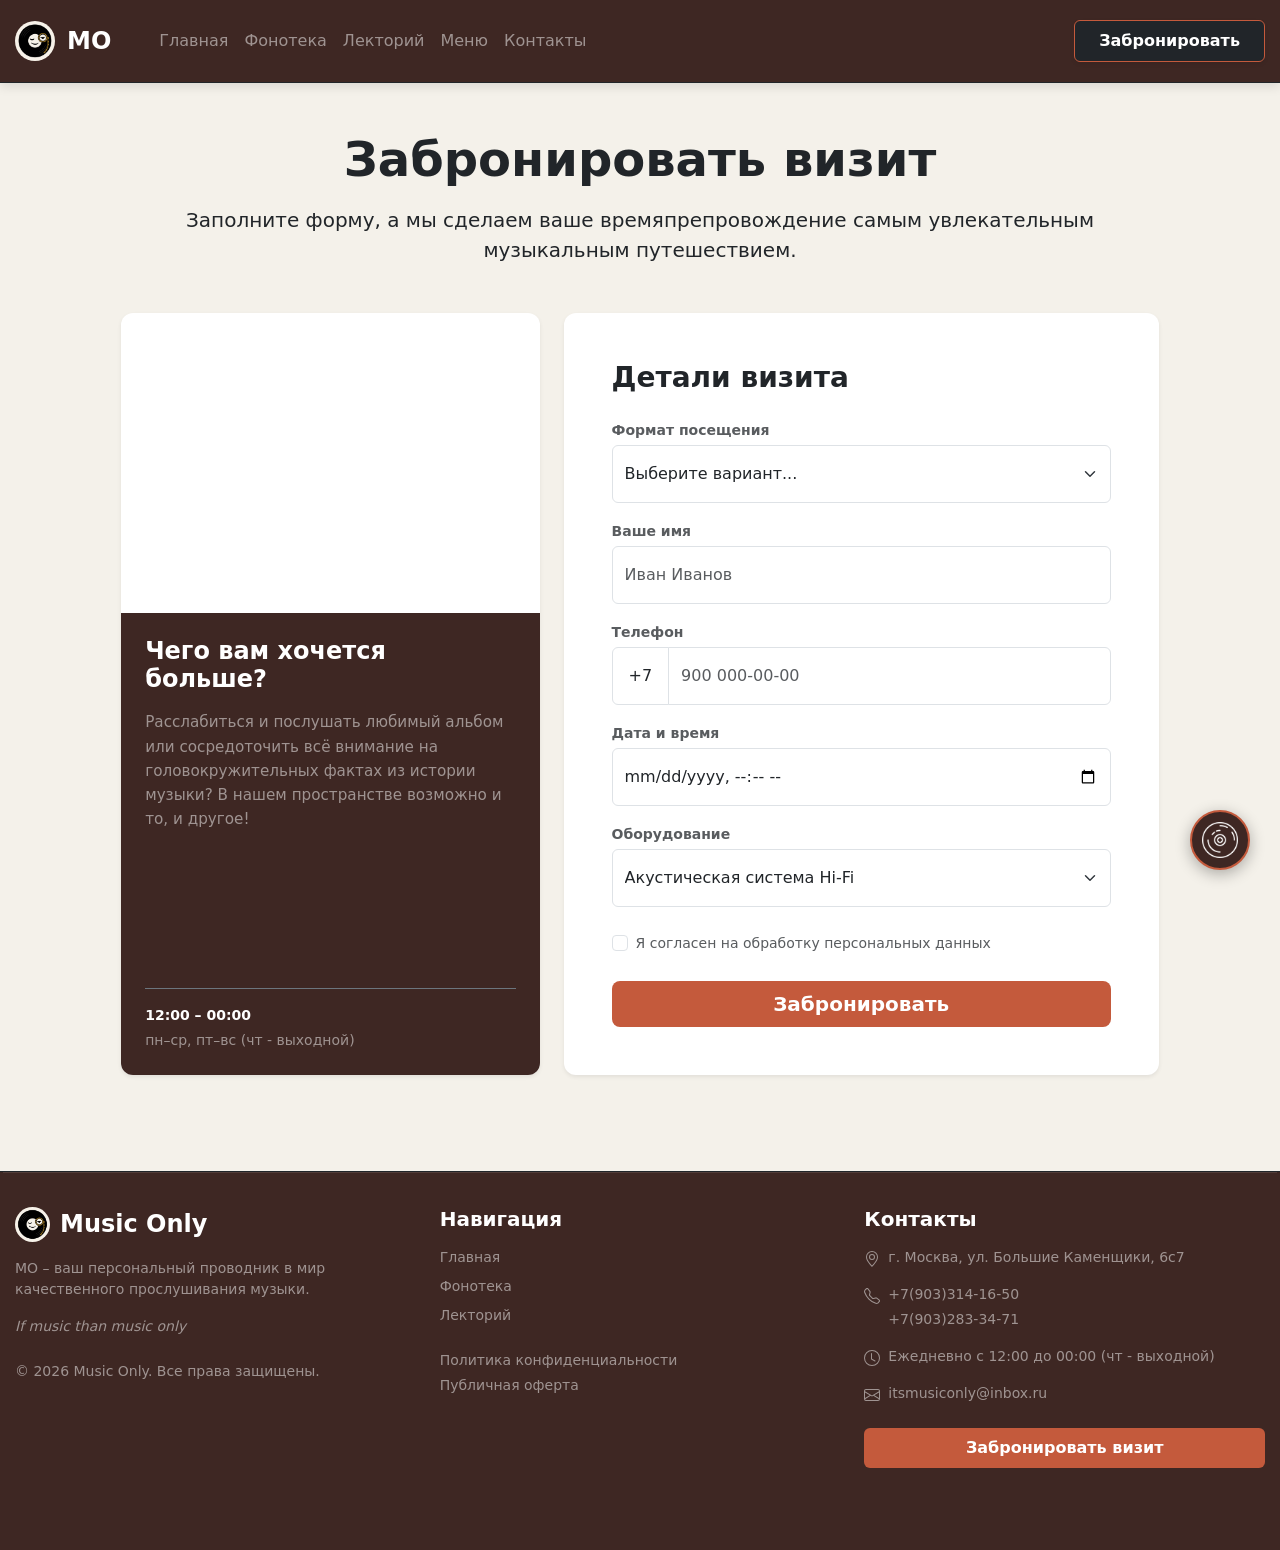
==== commit 61dd6cc5: "feat: finalize all 5 features (search, menu, carousel, toast, extra content)" ====
--- a/booking.html
+++ b/booking.html
@@ -12,7 +12,7 @@
     <!-- Навигация -->
     <nav class="navbar navbar-expand-lg navbar-dark bg-loft border-bottom border-dark py-3">
         <div class="container">
-            <a class="navbar-brand fw-bold text-white" href="index.html">
+            <a class="navbar-brand d-flex align-items-center fw-bold text-white fs-4" href="index.html">
                 <img src="images/логотип MO.png" alt="MO logo" style="height: 40px; width: auto; margin-right: 12px; border-radius: 50%;">
                 MO
             </a>
@@ -20,12 +20,22 @@
                 <span class="navbar-toggler-icon"></span>
             </button>
             <div class="collapse navbar-collapse" id="mainNavbar">
-                <ul class="navbar-nav ms-auto">
+
+                <!-- Меню слева -->
+                <ul class="navbar-nav me-auto mb-2 mb-lg-0 ms-lg-4">
                     <li class="nav-item"><a class="nav-link text-white-50" href="index.html">Главная</a></li>
                     <li class="nav-item"><a class="nav-link text-white-50" href="records.html">Фонотека</a></li>
                     <li class="nav-item"><a class="nav-link text-white-50" href="events.html">Лекторий</a></li>
+                    <li class="nav-item"><a class="nav-link text-white-50" href="menu.html">Меню</a></li>
                     <li class="nav-item"><a class="nav-link text-white-50" href="contacts.html">Контакты</a></li>
                 </ul>
+
+                <!-- Кнопки справа (выровнены по правому краю благодаря ms-auto) -->
+                <div class="d-flex align-items-center gap-3 mt-3 mt-lg-0 ms-auto">
+
+                    <!-- Кнопка Забронировать (на странице бронирования она темная) -->
+                    <a href="booking.html" class="btn btn-dark border px-4 py-2 fw-bold shadow-sm" style="font-size: 1rem; border-color: #c45a3c !important;">Забронировать</a>
+                </div>
             </div>
         </div>
     </nav>
@@ -93,6 +103,7 @@
                                             <option value="analog">12 ноября — История аналогового звука</option>
                                             <option value="synth">19 ноября — Синтезаторы 80-х: как создавался синти-поп</option>
                                             <option value="asian-rap">3 декабря — Китайский рэп: от андерграунда до стадионов</option>
+                                            <option value="rock-history">10 Декабря, 19:00 — Классический рок: как он изменил мир</option>
                                         </select>
                                     </div>
 
@@ -236,6 +247,17 @@
         <!-- Замените clef.png на название вашей картинки в папке images -->
         <img src="images/винил.png" alt="Наверх" style="width: 30px; height: 30px; object-fit: contain;">
     </a>
+        <!-- Контейнер для всплывающего уведомления (Toast) -->
+    <div class="toast-container position-fixed top-0 end-0 p-3" style="z-index: 1100;">
+        <div id="successToast" class="toast align-items-center text-white border-0 shadow-lg" style="background-color: #c45a3c;" role="alert" aria-live="assertive" aria-atomic="true">
+            <div class="d-flex">
+                <div class="toast-body fs-6">
+                    <strong> Ваша заявка успешно отправлена!</strong> Мы скоро свяжемся с вами.
+                </div>
+                <button type="button" class="btn-close btn-close-white me-2 m-auto" data-bs-dismiss="toast" aria-label="Закрыть"></button>
+            </div>
+        </div>
+    </div>
 
     <script src="https://cdn.jsdelivr.net/npm/bootstrap@5.3.3/dist/js/bootstrap.bundle.min.js"></script>
 
@@ -263,6 +285,40 @@
         });
     });
     </script>
+    <script>
+        document.addEventListener('DOMContentLoaded', function() {
+            // Ищем форму по классу (на всякий случай, если id отличается)
+            const form = document.querySelector('form');
+
+            if (form) {
+                form.addEventListener('submit', function(event) {
+                    // 1. Отменяем перезагрузку страницы
+                    event.preventDefault();
+
+                    // 2. Проверяем валидацию
+                    if (!form.checkValidity()) {
+                        form.reportValidity();
+                        return;
+                    }
+
+                    // 3. Выводим уведомление
+                    const toastElement = document.getElementById('successToast');
+
+                    // Проверка: нашли ли мы само уведомление в HTML
+                    if (toastElement) {
+                        const toast = new bootstrap.Toast(toastElement, { delay: 4000 });
+                        toast.show();
+                    } else {
+                        // Если не нашли, выводим обычный alert (чтобы точно увидеть, что скрипт работает)
+                        alert("Форма отправлена! (Но HTML-блок уведомления не найден)");
+                    }
+
+                    // 4. Очищаем форму
+                    form.reset();
+                });
+            }
+        });
+    </script>
 </body>
 </html>
 
--- a/css/custom.css
+++ b/css/custom.css
@@ -233,4 +233,141 @@
 /* Футер прижимается к низу */
 footer {
     flex-shrink: 0;
-}+}
+
+/* =========================================
+   ТЕМНАЯ ТЕМА
+   ========================================= */
+
+body.dark-theme {
+    background-color: #1a1514 !important; /* Темный фон */
+    color: #f4f1ea !important; /* Светлый текст */
+}
+
+/* Делаем все светлые секции темными */
+body.dark-theme section,
+body.dark-theme .bg-white,
+body.dark-theme .bg-light,
+body.dark-theme .card,
+body.dark-theme .accordion-item,
+body.dark-theme .accordion-button {
+    background-color: #2b1d1a !important;
+    color: #f4f1ea !important;
+    border-color: #3e2723 !important;
+}
+
+/* Текст в карточках и аккордеоне */
+body.dark-theme .text-dark,
+body.dark-theme .text-muted,
+body.dark-theme h1,
+body.dark-theme h2,
+body.dark-theme h3,
+body.dark-theme h4,
+body.dark-theme h5 {
+    color: #f4f1ea !important;
+}
+
+/* Поля ввода */
+body.dark-theme .form-control,
+body.dark-theme .form-select {
+    background-color: #1a1514 !important;
+    color: #f4f1ea !important;
+    border-color: #3e2723 !important;
+}
+
+/* Подвал оставляем темным, но чуть выделяем */
+body.dark-theme footer {
+    background-color: #0f0c0b !important;
+}
+
+/* Кнопка переключения темы */
+#theme-toggle {
+    transition: all 0.3s ease;
+}
+#theme-toggle:hover {
+    background-color: #c45a3c;
+    border-color: #c45a3c;
+}
+
+/* Стили для вкладок меню */
+.nav-pills .nav-link.active {
+    background-color: #c45a3c !important; /* Терракотовый фон */
+    color: white !important;
+}
+
+.nav-pills .nav-link {
+    color: #3e2723; /* Темно-коричневый текст для неактивных */
+    border-radius: 50rem; /* Форма таблетки */
+}
+
+.nav-pills .nav-link:hover {
+    background-color: #f4f1ea; /* Легкий фон при наведении */
+}
+/* Стили для кастомных стрелок карусели */
+.custom-carousel-btn {
+    opacity: 1;
+    /* Делаем стрелки темно-коричневыми, как заголовки */
+    color: #3e2723;
+    transition: transform 0.3s ease, color 0.3s ease;
+}
+
+/* При наведении они становятся терракотовыми и чуть увеличиваются */
+.custom-carousel-btn:hover {
+    color: #c45a3c;
+    transform: scale(1.2);
+}
+
+/* На мобильных телефонах прячем стрелки, чтобы не мешали (там работает свайп) */
+@media (max-width: 768px) {
+    .custom-carousel-btn {
+        display: none;
+    }
+}
+
+/* Фикс цвета для стрелок карусели во всех состояниях */
+.carousel-control-prev-icon,
+.carousel-control-next-icon {
+    display: none !important; /* Прячем стандартные белые иконки Bootstrap */
+}
+
+/* Задаем цвет нашим SVG-стрелкам */
+.custom-carousel-btn svg {
+    color: #3e2723 !important; /* Темно-коричневый */
+    transition: transform 0.3s ease, color 0.3s ease;
+}
+
+/* При наведении */
+.custom-carousel-btn:hover svg {
+    color: #c45a3c !important; /* Терракотовый */
+    transform: scale(1.2);
+}
+
+/* Если стрелка стала неактивной (например, на первом слайде) — делаем её полупрозрачной, но не белой */
+.carousel-control-prev.disabled svg,
+.carousel-control-next.disabled svg {
+    opacity: 0.3;
+    color: #3e2723 !important;
+}
+
+/* =========================================
+   STICKY-ФИЛЬТР ДЛЯ СТРАНИЦЫ ФОНОТЕКА
+   ========================================= */
+
+/* Прилипание фильтров при прокрутке */
+.catalog-filters {
+    position: sticky;
+    top: 100px; /* Отступ от верха экрана (чтобы не перекрывалось шапкой) */
+    align-self: start; /* Важно для работы внутри Grid-сетки */
+    max-height: calc(100vh - 120px); /* Ограничиваем высоту, чтобы влезало в экран */
+    overflow-y: auto; /* Если фильтров будет много, появится свой скролл */
+}
+
+/* Делаем скроллбар внутри фильтров аккуратным (для Chrome/Safari) */
+.catalog-filters::-webkit-scrollbar {
+    width: 6px;
+}
+.catalog-filters::-webkit-scrollbar-thumb {
+    background-color: #dddddd;
+    border-radius: 4px;
+}
+
